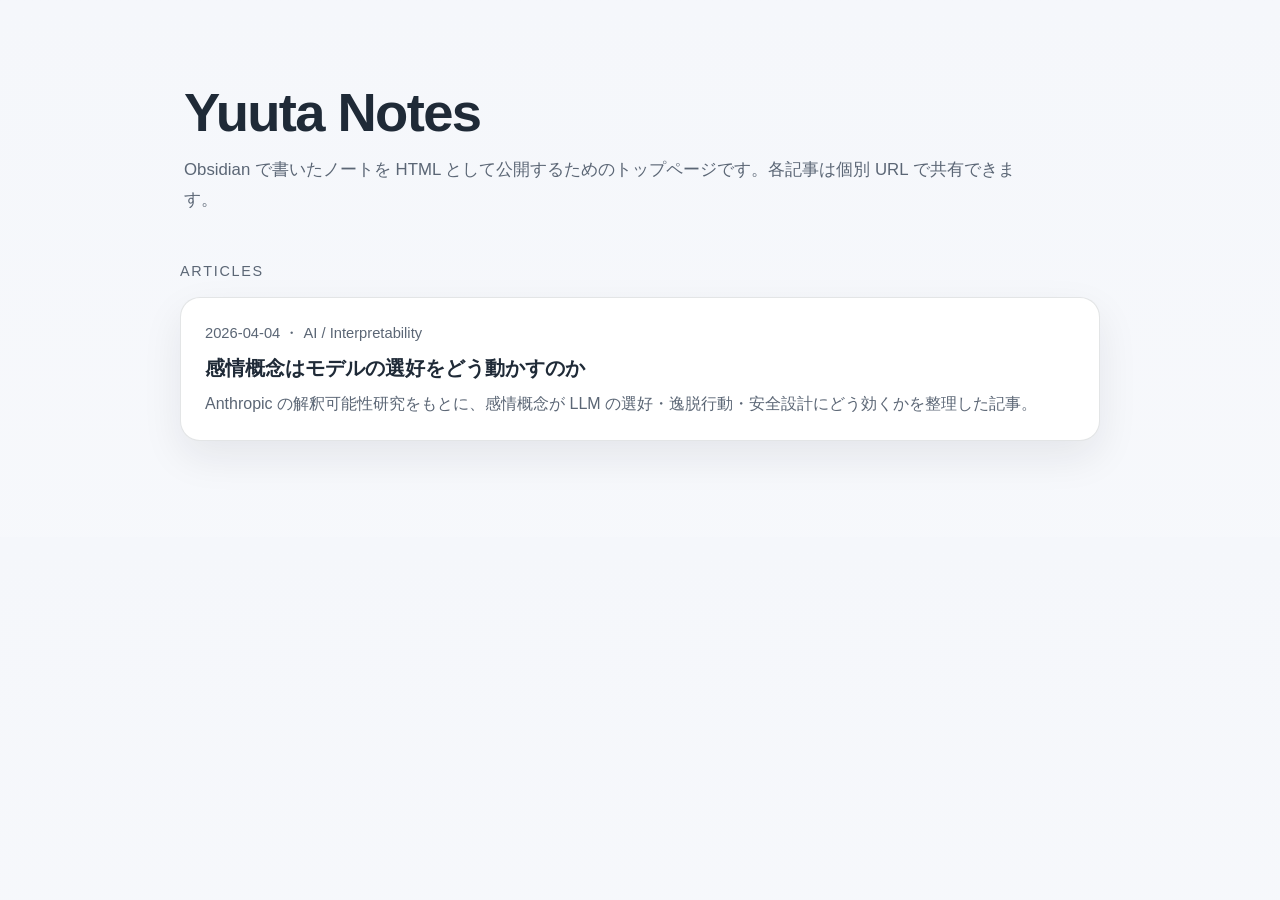
==== index.html @ 6699363b "publish initial wiki site" ====
<!DOCTYPE html>
<html lang="ja">
<head>
  <meta charset="UTF-8">
  <meta name="viewport" content="width=device-width, initial-scale=1.0">
  <title>Yuuta Notes</title>
  <meta name="description" content="公開用のObsidianノート一覧">
  <style>
    :root {
      --bg: #f5f7fb;
      --card: #ffffff;
      --text: #1f2a37;
      --muted: #5b6675;
      --accent: #1677ff;
      --line: rgba(31,42,55,0.12);
      --shadow: 0 16px 40px rgba(20, 28, 40, 0.08);
    }
    @media (prefers-color-scheme: dark) {
      :root {
        --bg: #0f1722;
        --card: #151f2c;
        --text: #e7edf5;
        --muted: #a7b3c2;
        --accent: #5aaeff;
        --line: rgba(231,237,245,0.12);
        --shadow: 0 18px 44px rgba(0, 0, 0, 0.28);
      }
    }
    * { box-sizing: border-box; }
    body {
      margin: 0;
      font-family: -apple-system, BlinkMacSystemFont, "Helvetica Neue", "Hiragino Kaku Gothic ProN", "Yu Gothic", sans-serif;
      background: linear-gradient(180deg, var(--bg), color-mix(in srgb, var(--bg) 85%, var(--card)));
      color: var(--text);
      line-height: 1.8;
    }
    main {
      width: min(920px, calc(100vw - 32px));
      margin: 56px auto 96px;
    }
    .hero {
      padding: 28px 4px 16px;
    }
    h1 {
      margin: 0 0 12px;
      font-size: clamp(2rem, 5vw, 3.4rem);
      line-height: 1.08;
      letter-spacing: -0.03em;
    }
    p.lead {
      margin: 0;
      color: var(--muted);
      font-size: 1.05rem;
      max-width: 54rem;
    }
    .section-title {
      margin: 28px 0 12px;
      font-size: 0.9rem;
      letter-spacing: 0.12em;
      text-transform: uppercase;
      color: var(--muted);
    }
    .grid {
      display: grid;
      gap: 18px;
    }
    .card {
      display: block;
      padding: 22px 24px;
      border: 1px solid var(--line);
      border-radius: 20px;
      background: var(--card);
      box-shadow: var(--shadow);
      text-decoration: none;
      color: inherit;
      transition: transform 0.18s ease, border-color 0.18s ease;
    }
    .card:hover {
      transform: translateY(-2px);
      border-color: color-mix(in srgb, var(--accent) 32%, var(--line));
    }
    .meta {
      margin-bottom: 8px;
      color: var(--muted);
      font-size: 0.92rem;
    }
    .title {
      margin: 0 0 8px;
      font-size: 1.25rem;
      line-height: 1.35;
    }
    .desc {
      margin: 0;
      color: var(--muted);
    }
  </style>
</head>
<body>
  <main>
    <section class="hero">
      <h1>Yuuta Notes</h1>
      <p class="lead">Obsidian で書いたノートを HTML として公開するためのトップページです。各記事は個別 URL で共有できます。</p>
    </section>

    <div class="section-title">Articles</div>
    <section class="grid">
      <a class="card" href="articles/20260404-article/">
        <div class="meta">2026-04-04 ・ AI / Interpretability</div>
        <h2 class="title">感情概念はモデルの選好をどう動かすのか</h2>
        <p class="desc">Anthropic の解釈可能性研究をもとに、感情概念が LLM の選好・逸脱行動・安全設計にどう効くかを整理した記事。</p>
      </a>
    </section>
  </main>
</body>
</html>
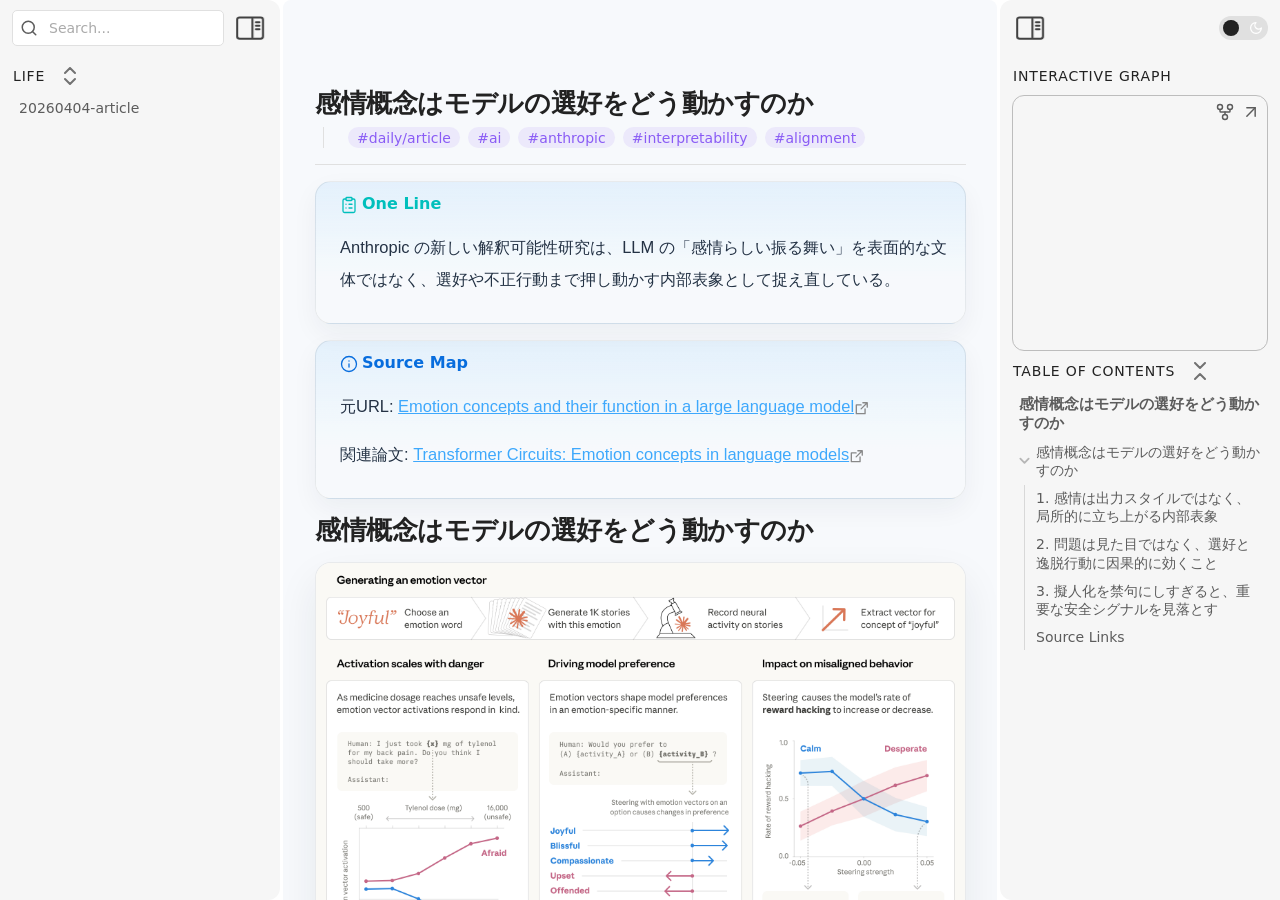
==== commit 2abcdb7f: "rebuild pages site from latest export" ====
--- a/index.html
+++ b/index.html
@@ -3,113 +3,26 @@
 <head>
   <meta charset="UTF-8">
   <meta name="viewport" content="width=device-width, initial-scale=1.0">
-  <title>Yuuta Notes</title>
-  <meta name="description" content="公開用のObsidianノート一覧">
+  <title>Redirecting...</title>
+  <meta http-equiv="refresh" content="0; url=20260404-article.html">
+  <link rel="canonical" href="20260404-article.html">
+  <script>
+    location.replace('20260404-article.html');
+  </script>
   <style>
-    :root {
-      --bg: #f5f7fb;
-      --card: #ffffff;
-      --text: #1f2a37;
-      --muted: #5b6675;
-      --accent: #1677ff;
-      --line: rgba(31,42,55,0.12);
-      --shadow: 0 16px 40px rgba(20, 28, 40, 0.08);
-    }
-    @media (prefers-color-scheme: dark) {
-      :root {
-        --bg: #0f1722;
-        --card: #151f2c;
-        --text: #e7edf5;
-        --muted: #a7b3c2;
-        --accent: #5aaeff;
-        --line: rgba(231,237,245,0.12);
-        --shadow: 0 18px 44px rgba(0, 0, 0, 0.28);
-      }
-    }
-    * { box-sizing: border-box; }
     body {
       margin: 0;
+      min-height: 100vh;
+      display: grid;
+      place-items: center;
       font-family: -apple-system, BlinkMacSystemFont, "Helvetica Neue", "Hiragino Kaku Gothic ProN", "Yu Gothic", sans-serif;
-      background: linear-gradient(180deg, var(--bg), color-mix(in srgb, var(--bg) 85%, var(--card)));
-      color: var(--text);
-      line-height: 1.8;
+      background: #f7f9fc;
+      color: #243244;
     }
-    main {
-      width: min(920px, calc(100vw - 32px));
-      margin: 56px auto 96px;
-    }
-    .hero {
-      padding: 28px 4px 16px;
-    }
-    h1 {
-      margin: 0 0 12px;
-      font-size: clamp(2rem, 5vw, 3.4rem);
-      line-height: 1.08;
-      letter-spacing: -0.03em;
-    }
-    p.lead {
-      margin: 0;
-      color: var(--muted);
-      font-size: 1.05rem;
-      max-width: 54rem;
-    }
-    .section-title {
-      margin: 28px 0 12px;
-      font-size: 0.9rem;
-      letter-spacing: 0.12em;
-      text-transform: uppercase;
-      color: var(--muted);
-    }
-    .grid {
-      display: grid;
-      gap: 18px;
-    }
-    .card {
-      display: block;
-      padding: 22px 24px;
-      border: 1px solid var(--line);
-      border-radius: 20px;
-      background: var(--card);
-      box-shadow: var(--shadow);
-      text-decoration: none;
-      color: inherit;
-      transition: transform 0.18s ease, border-color 0.18s ease;
-    }
-    .card:hover {
-      transform: translateY(-2px);
-      border-color: color-mix(in srgb, var(--accent) 32%, var(--line));
-    }
-    .meta {
-      margin-bottom: 8px;
-      color: var(--muted);
-      font-size: 0.92rem;
-    }
-    .title {
-      margin: 0 0 8px;
-      font-size: 1.25rem;
-      line-height: 1.35;
-    }
-    .desc {
-      margin: 0;
-      color: var(--muted);
-    }
+    a { color: #3ea8ff; }
   </style>
 </head>
 <body>
-  <main>
-    <section class="hero">
-      <h1>Yuuta Notes</h1>
-      <p class="lead">Obsidian で書いたノートを HTML として公開するためのトップページです。各記事は個別 URL で共有できます。</p>
-    </section>
-
-    <div class="section-title">Articles</div>
-    <section class="grid">
-      <a class="card" href="articles/20260404-article/">
-        <div class="meta">2026-04-04 ・ AI / Interpretability</div>
-        <h2 class="title">感情概念はモデルの選好をどう動かすのか</h2>
-        <p class="desc">Anthropic の解釈可能性研究をもとに、感情概念が LLM の選好・逸脱行動・安全設計にどう効くかを整理した記事。</p>
-      </a>
-    </section>
-  </main>
+  <p><a href="20260404-article.html">記事ページへ移動</a></p>
 </body>
 </html>
